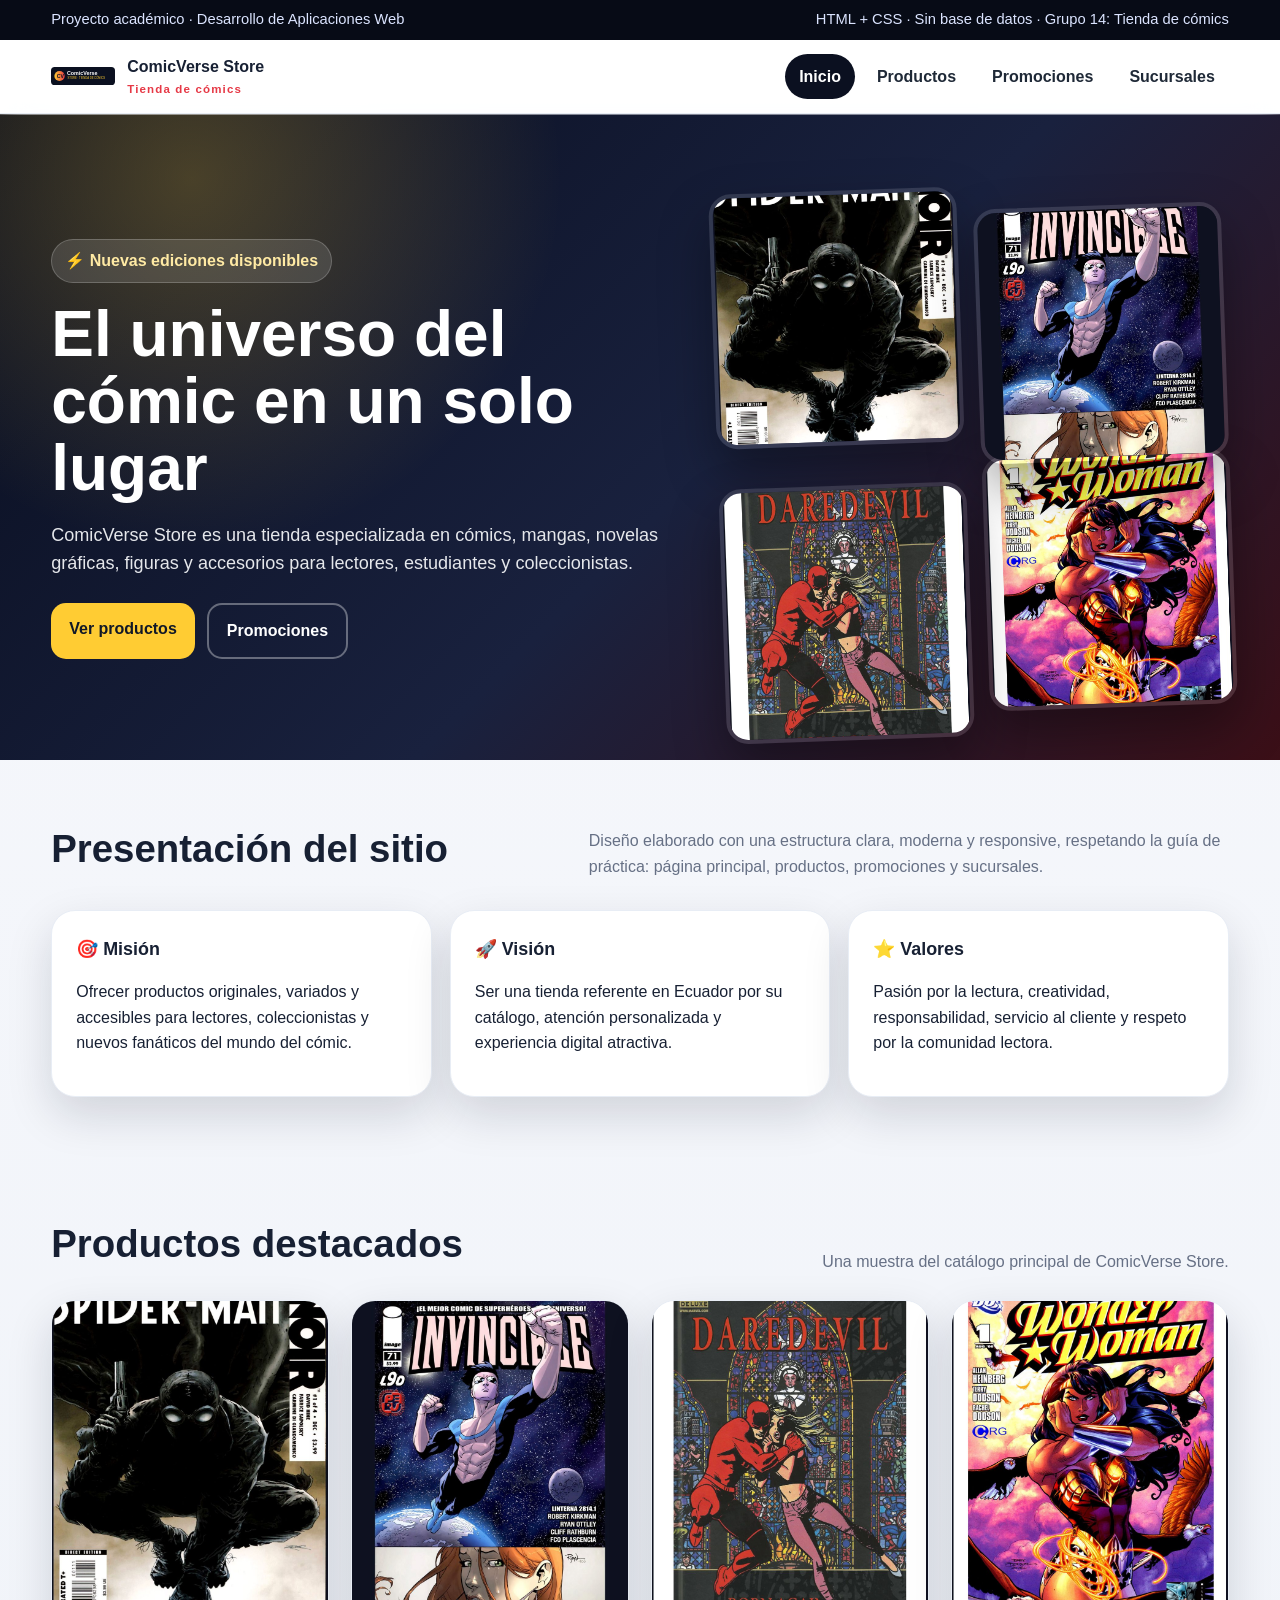
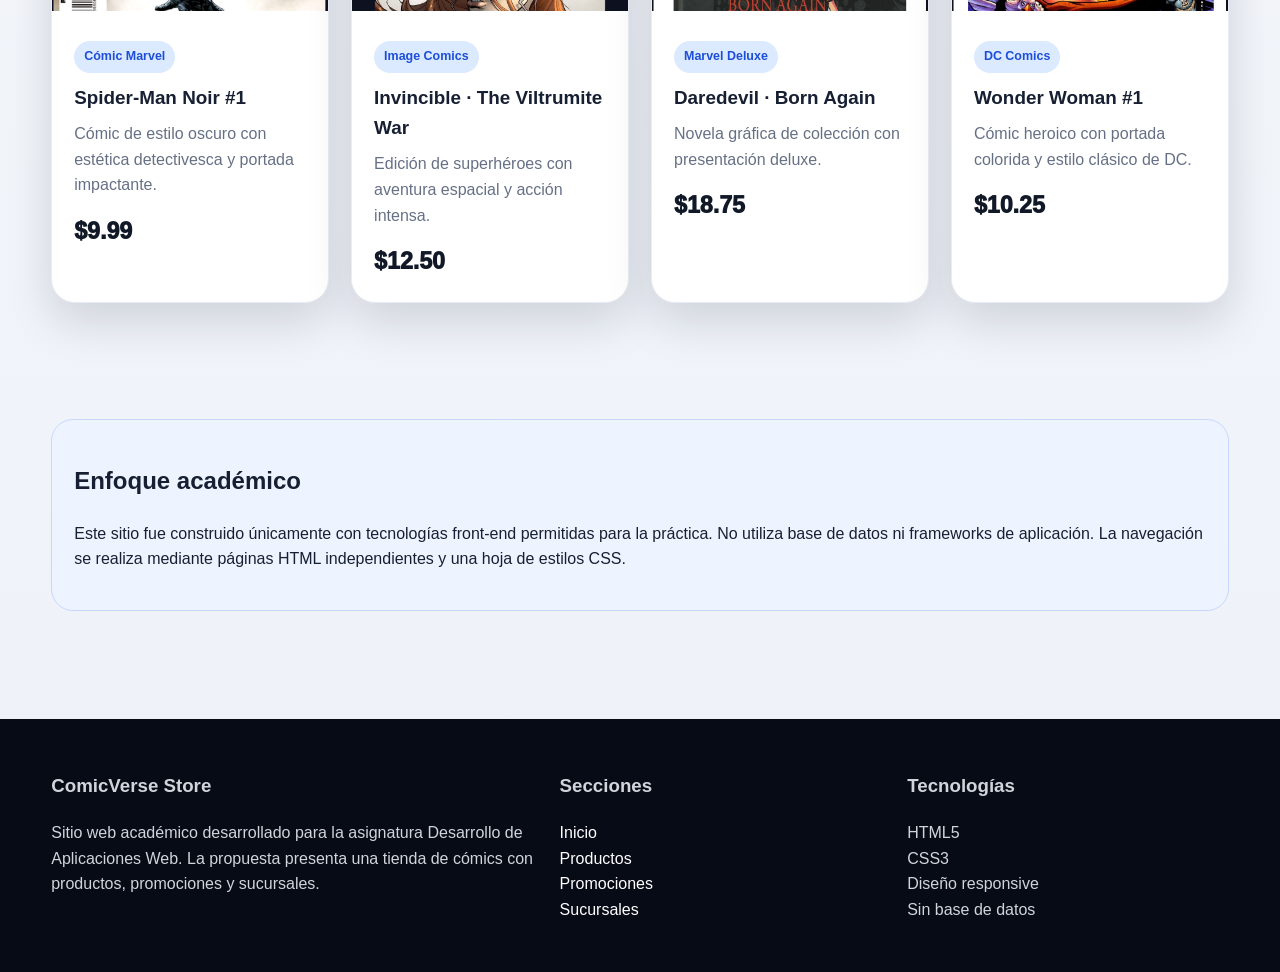
==== index.html @ d06545f9 "Add files via upload" ====
<!doctype html><html lang="es"><head><meta charset="utf-8"><meta name="viewport" content="width=device-width, initial-scale=1"><title>Inicio | ComicVerse Store</title><link rel="stylesheet" href="styles.css"><style>
:root{--bg:#0a0f1f;--bg2:#111827;--card:#ffffff;--ink:#172033;--muted:#667085;--brand:#e63946;--gold:#ffcc33;--blue:#2563eb;--soft:#f4f6fb;--line:#e8edf5;--green:#16a34a;--shadow:0 18px 45px rgba(15,23,42,.15)}
*{box-sizing:border-box}html{scroll-behavior:smooth}body{margin:0;font-family:Inter,Segoe UI,Arial,sans-serif;background:linear-gradient(180deg,#f7f8fc,#eef2f8);color:var(--ink);line-height:1.6}.topbar{background:#070b16;color:#dbe4ff;font-size:.92rem}.container{width:min(1180px,92%);margin:auto}.topbar .container{display:flex;justify-content:space-between;gap:16px;padding:8px 0}.navbar{position:sticky;top:0;z-index:50;background:rgba(255,255,255,.93);backdrop-filter:blur(14px);border-bottom:1px solid var(--line)}.navrow{display:flex;align-items:center;justify-content:space-between;padding:14px 0}.brand{display:flex;align-items:center;gap:12px;text-decoration:none;color:var(--ink);font-weight:900}.brand img{width:64px;height:44px;object-fit:contain}.brand span{display:block}.brand small{display:block;font-size:.72rem;font-weight:700;color:var(--brand);letter-spacing:.1em}.navlinks{display:flex;gap:8px;flex-wrap:wrap}.navlinks a{text-decoration:none;color:#1f2937;font-weight:700;padding:10px 14px;border-radius:999px}.navlinks a:hover,.navlinks a.active{background:#0b1020;color:#fff}.hero{background:radial-gradient(circle at 15% 10%,rgba(255,204,51,.25),transparent 30%),linear-gradient(135deg,#080d1e,#19213e 55%,#3b0f17);color:#fff;padding:72px 0 48px;position:relative;overflow:hidden}.hero-grid{display:grid;grid-template-columns:1.1fr .9fr;gap:40px;align-items:center}.badge{display:inline-flex;gap:8px;align-items:center;background:rgba(255,255,255,.12);border:1px solid rgba(255,255,255,.2);padding:8px 13px;border-radius:999px;font-weight:800;color:#ffeaa4}.hero h1{font-size:clamp(2.15rem,5vw,4.4rem);line-height:1.05;margin:18px 0}.hero p{font-size:1.13rem;color:#e5e7eb;max-width:780px}.actions{display:flex;gap:12px;flex-wrap:wrap;margin-top:25px}.btn{display:inline-block;text-decoration:none;border:0;border-radius:15px;padding:13px 18px;font-weight:900;cursor:pointer}.btn-primary{background:var(--gold);color:#111827}.btn-dark{background:#fff;color:#111827}.btn-line{border:2px solid rgba(255,255,255,.35);color:#fff;background:transparent}.cover-wall{display:grid;grid-template-columns:repeat(2,1fr);gap:16px;transform:rotate(-2deg)}.cover{height:255px;border-radius:22px;object-fit:cover;width:100%;box-shadow:0 24px 50px rgba(0,0,0,.35);border:4px solid rgba(255,255,255,.12)}.cover:nth-child(2),.cover:nth-child(3){transform:translateY(24px)}.section{padding:58px 0}.section-title{display:flex;align-items:end;justify-content:space-between;gap:18px;margin-bottom:26px}.section-title h2{font-size:clamp(1.65rem,3vw,2.55rem);margin:0}.section-title p{margin:0;color:var(--muted);max-width:640px}.grid{display:grid;gap:22px}.grid-3{grid-template-columns:repeat(3,1fr)}.grid-4{grid-template-columns:repeat(4,1fr)}.card{background:var(--card);border:1px solid var(--line);border-radius:24px;box-shadow:var(--shadow);overflow:hidden}.card-body{padding:22px}.card h3{margin:0 0 8px;font-size:1.18rem}.card p{color:var(--muted);margin:0 0 15px}.product-img{width:100%;height:310px;object-fit:cover;background:#101827}.price{font-size:1.45rem;font-weight:950;color:#111827}.old{text-decoration:line-through;color:#98a2b3;font-weight:700;margin-left:6px}.tag{display:inline-block;background:#fff4c2;color:#92400e;padding:6px 10px;border-radius:999px;font-weight:900;font-size:.78rem;margin-bottom:10px}.tag.red{background:#ffe4e6;color:#9f1239}.tag.blue{background:#dbeafe;color:#1d4ed8}.tag.green{background:#dcfce7;color:#166534}.features{display:grid;grid-template-columns:repeat(3,1fr);gap:18px;margin-top:30px}.feature{background:#fff;border:1px solid var(--line);border-radius:24px;padding:24px;box-shadow:var(--shadow)}.feature strong{display:block;font-size:1.12rem;margin-bottom:8px}.page-head{background:linear-gradient(135deg,#0b1020,#252f55);color:#fff;padding:58px 0}.page-head h1{font-size:clamp(2rem,4vw,3.3rem);margin:0 0 10px}.page-head p{margin:0;color:#d7def3}.filters{display:flex;gap:10px;flex-wrap:wrap;margin-bottom:25px}.pill{border:1px solid var(--line);background:#fff;border-radius:999px;padding:9px 14px;font-weight:800;color:#475467}.promo-card{position:relative}.discount{position:absolute;top:14px;right:14px;background:var(--brand);color:#fff;border-radius:999px;padding:8px 12px;font-weight:950;box-shadow:0 10px 30px rgba(230,57,70,.35)}.branch{display:grid;grid-template-columns:88px 1fr;gap:18px;align-items:center}.branch-icon{width:88px;height:88px;border-radius:22px;background:linear-gradient(135deg,#ffcc33,#e63946);display:grid;place-items:center;font-size:2rem;color:#111827;font-weight:900}.map{height:320px;border-radius:28px;background:linear-gradient(135deg,#dbeafe,#fff7ed);border:1px solid var(--line);display:grid;place-items:center;text-align:center;padding:28px;box-shadow:var(--shadow)}.footer{background:#070b16;color:#d1d5db;padding:34px 0;margin-top:50px}.footer-grid{display:grid;grid-template-columns:1.2fr .8fr .8fr;gap:26px}.footer a{color:#fff;text-decoration:none}.note{background:#fff;border-left:6px solid var(--gold);border-radius:18px;padding:18px 20px;box-shadow:var(--shadow);color:#475467}.table{width:100%;border-collapse:collapse;background:#fff;border-radius:22px;overflow:hidden;box-shadow:var(--shadow)}.table th,.table td{padding:15px;border-bottom:1px solid var(--line);text-align:left}.table th{background:#0b1020;color:white}.academic{background:#eef4ff;border:1px solid #c7d7fe;border-radius:22px;padding:22px}.crumb{font-weight:800;color:#ffcc33;margin-bottom:10px}@media(max-width:900px){.hero-grid,.grid-3,.grid-4,.features,.footer-grid{grid-template-columns:1fr}.cover-wall{margin-top:16px}.product-img{height:260px}.section-title{align-items:start;flex-direction:column}.topbar .container{flex-direction:column}.navrow{align-items:flex-start;gap:12px;flex-direction:column}.navlinks a{padding:8px 10px}.hero{padding-top:42px}}
</style><meta name="description" content="Sitio académico de tienda de cómics desarrollado con HTML y CSS."><link rel="icon" href="img/logo.svg"></head><body><div class="topbar"><div class="container"><span>Proyecto académico · Desarrollo de Aplicaciones Web</span><span>HTML + CSS · Sin base de datos · Grupo 14: Tienda de cómics</span></div></div><nav class="navbar"><div class="container navrow"><a class="brand" href="index.html"><img src="[data-uri]" alt="ComicVerse Store"><span>ComicVerse Store<small>Tienda de cómics</small></span></a><div class="navlinks"><a class="active" href="index.html">Inicio</a><a class="" href="productos.html">Productos</a><a class="" href="promociones.html">Promociones</a><a class="" href="sucursales.html">Sucursales</a></div></div></nav>
<section class="hero"><div class="container hero-grid"><div><span class="badge">⚡ Nuevas ediciones disponibles</span><h1>El universo del cómic en un solo lugar</h1><p>ComicVerse Store es una tienda especializada en cómics, mangas, novelas gráficas, figuras y accesorios para lectores, estudiantes y coleccionistas.</p><div class="actions"><a class="btn btn-primary" href="productos.html">Ver productos</a><a class="btn btn-line" href="promociones.html">Promociones</a></div></div><div class="cover-wall"><img class="cover" src="[data-uri]" alt="Spider-Man Noir"><img class="cover" src="[data-uri]" alt="Invincible"><img class="cover" src="[data-uri]" alt="Daredevil Born Again"><img class="cover" src="[data-uri]" alt="Wonder Woman"></div></div></section>
<section class="section"><div class="container"><div class="section-title"><h2>Presentación del sitio</h2><p>Diseño elaborado con una estructura clara, moderna y responsive, respetando la guía de práctica: página principal, productos, promociones y sucursales.</p></div><div class="features"><div class="feature"><strong>🎯 Misión</strong><p>Ofrecer productos originales, variados y accesibles para lectores, coleccionistas y nuevos fanáticos del mundo del cómic.</p></div><div class="feature"><strong>🚀 Visión</strong><p>Ser una tienda referente en Ecuador por su catálogo, atención personalizada y experiencia digital atractiva.</p></div><div class="feature"><strong>⭐ Valores</strong><p>Pasión por la lectura, creatividad, responsabilidad, servicio al cliente y respeto por la comunidad lectora.</p></div></div></div></section>
<section class="section"><div class="container"><div class="section-title"><h2>Productos destacados</h2><p>Una muestra del catálogo principal de ComicVerse Store.</p></div><div class="grid grid-4"><article class="card"><img class="product-img" src="[data-uri]" alt="Spider-Man Noir #1"><div class="card-body"><span class="tag blue">Cómic Marvel</span><h3>Spider-Man Noir #1</h3><p>Cómic de estilo oscuro con estética detectivesca y portada impactante.</p><div class="price">$9.99</div></div></article><article class="card"><img class="product-img" src="[data-uri]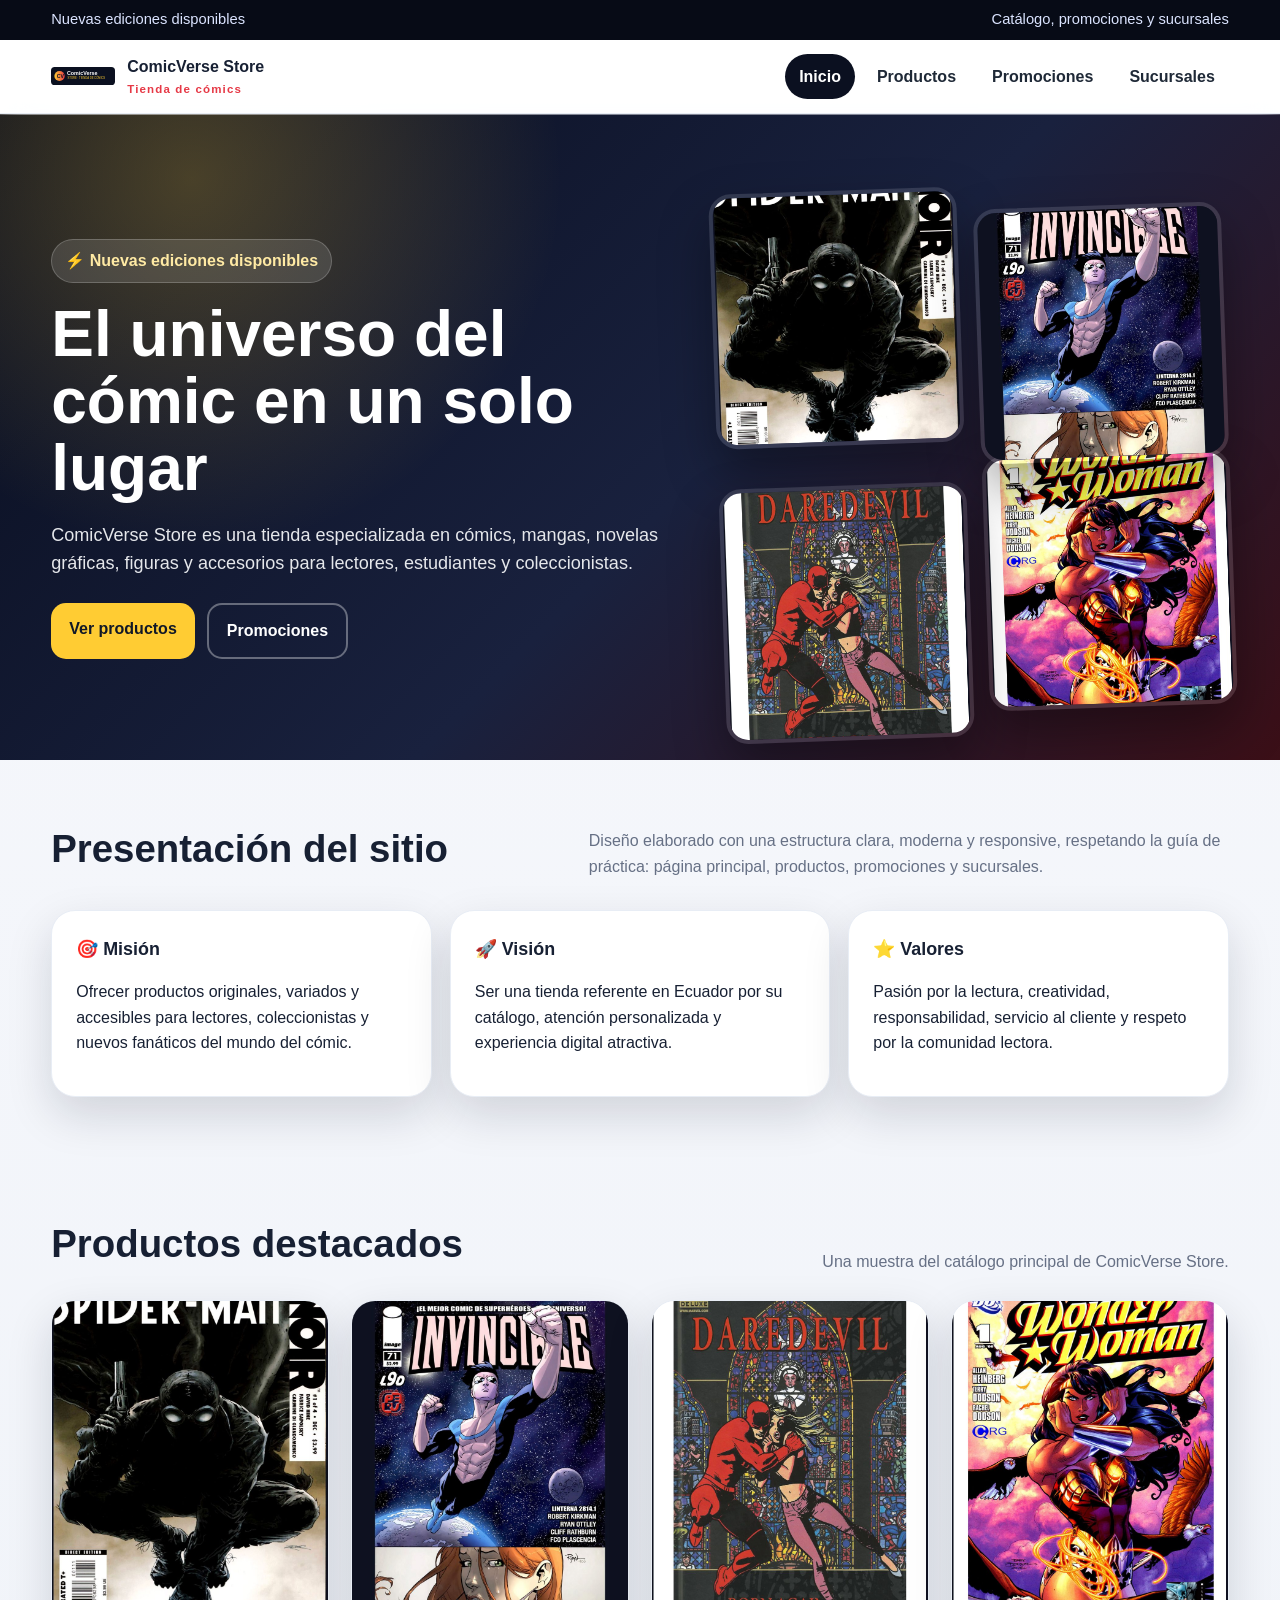
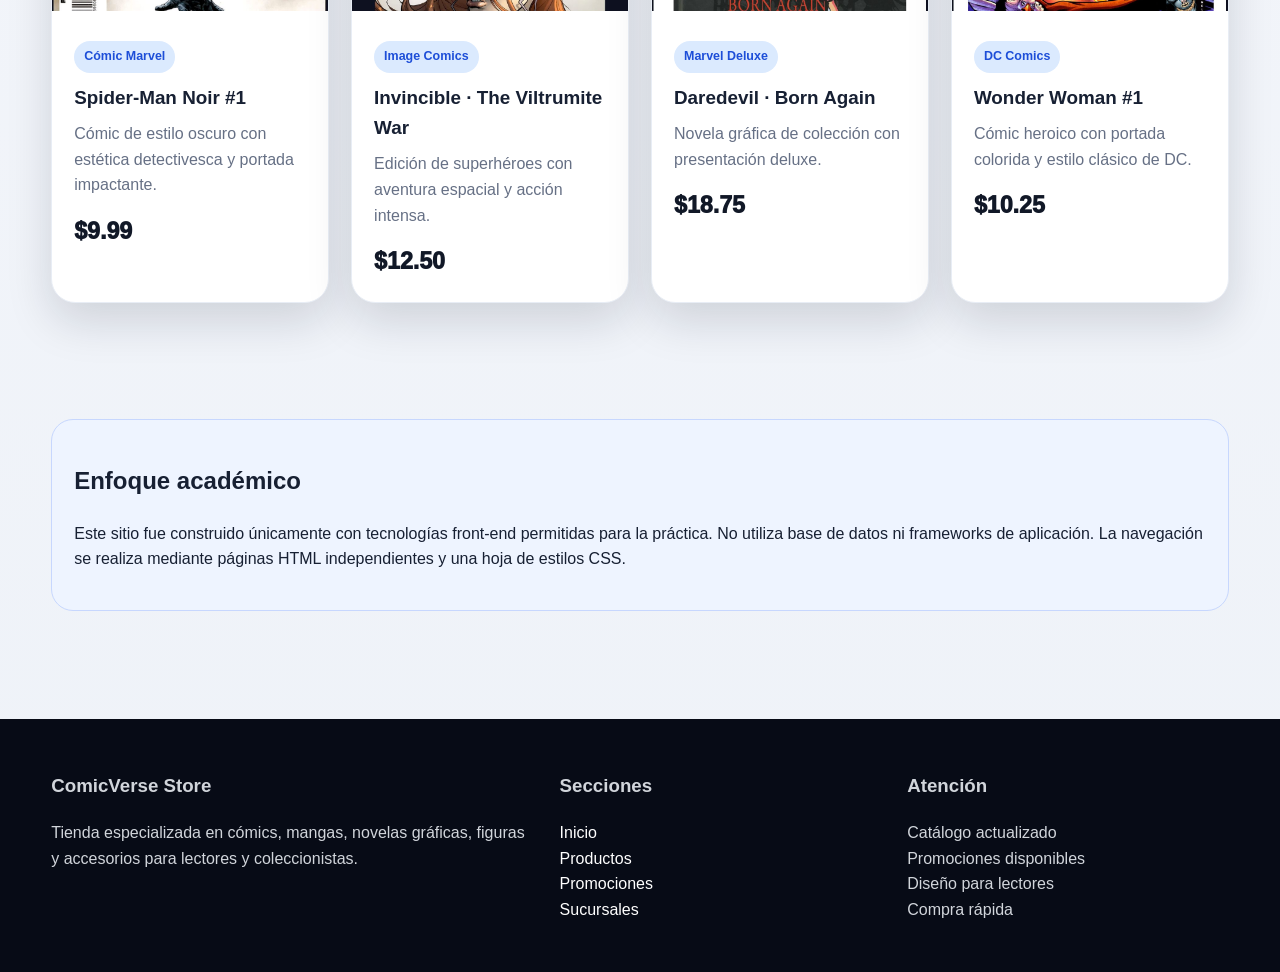
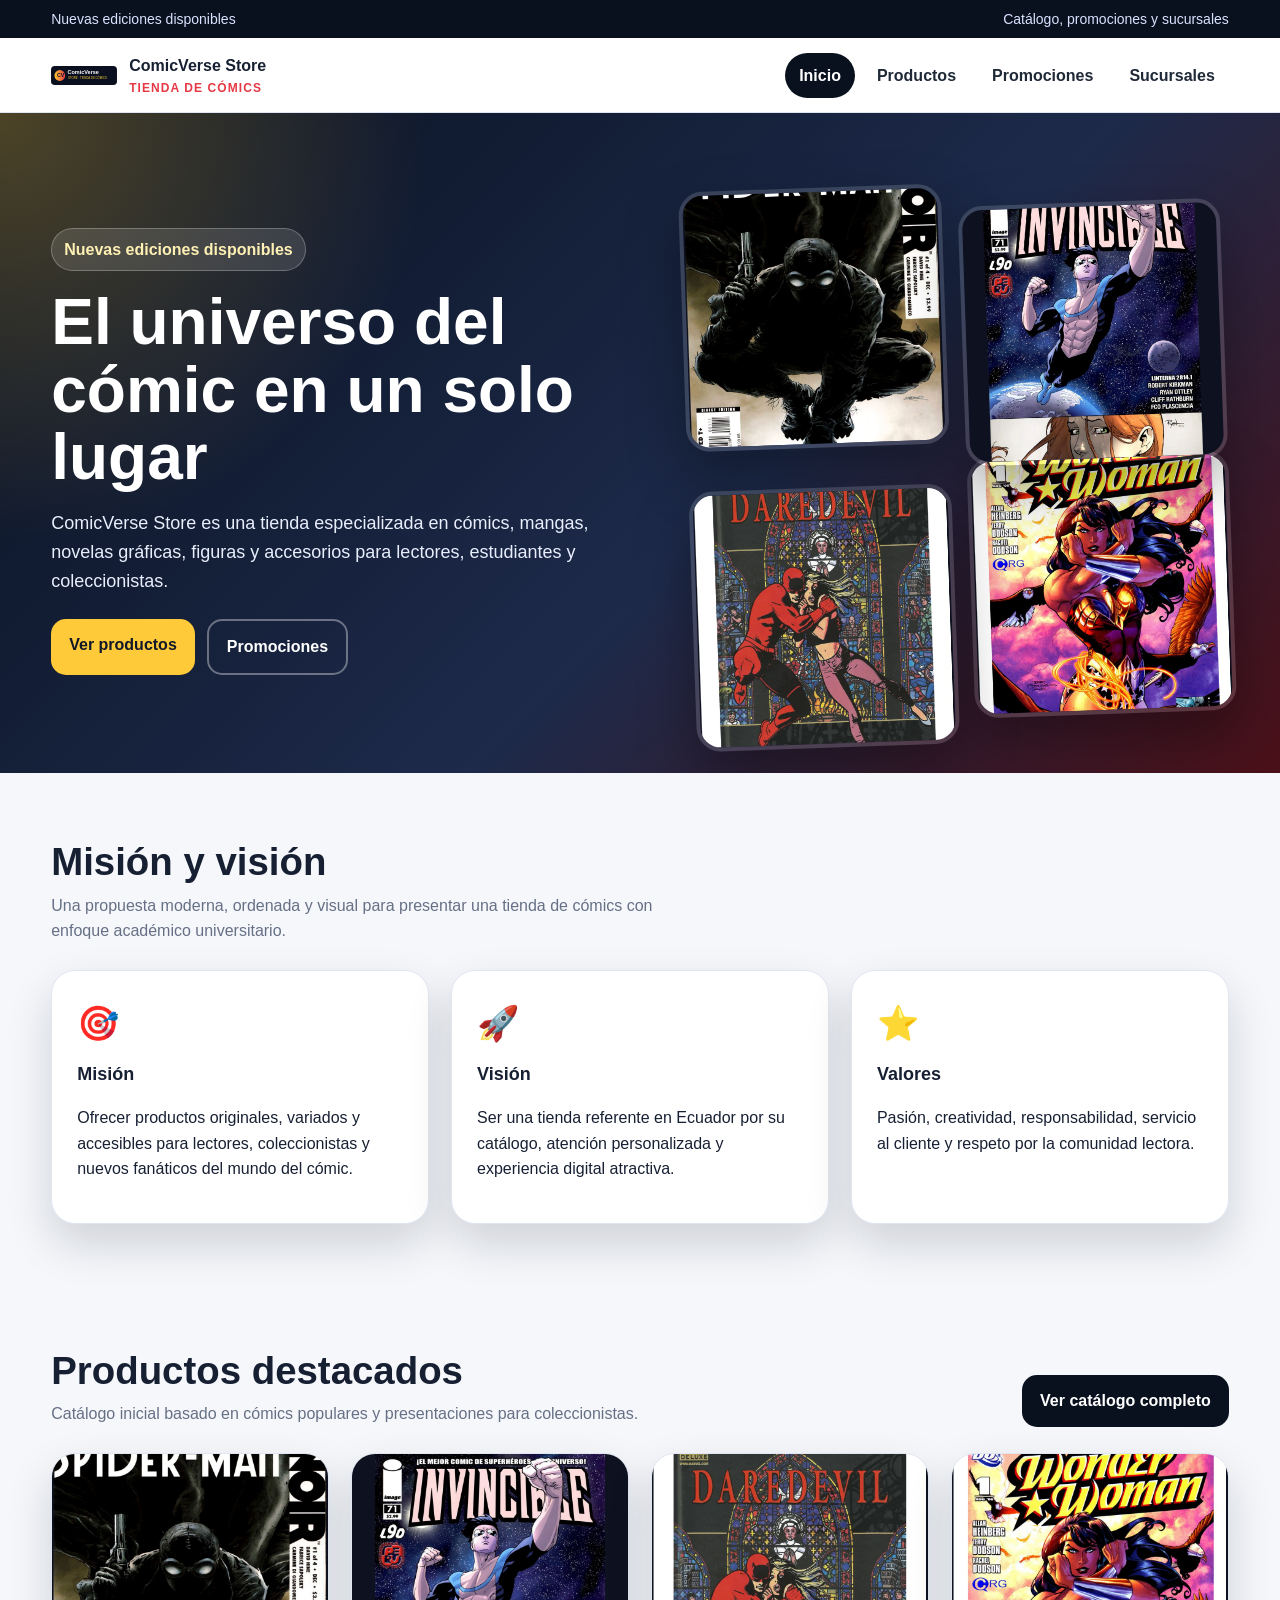
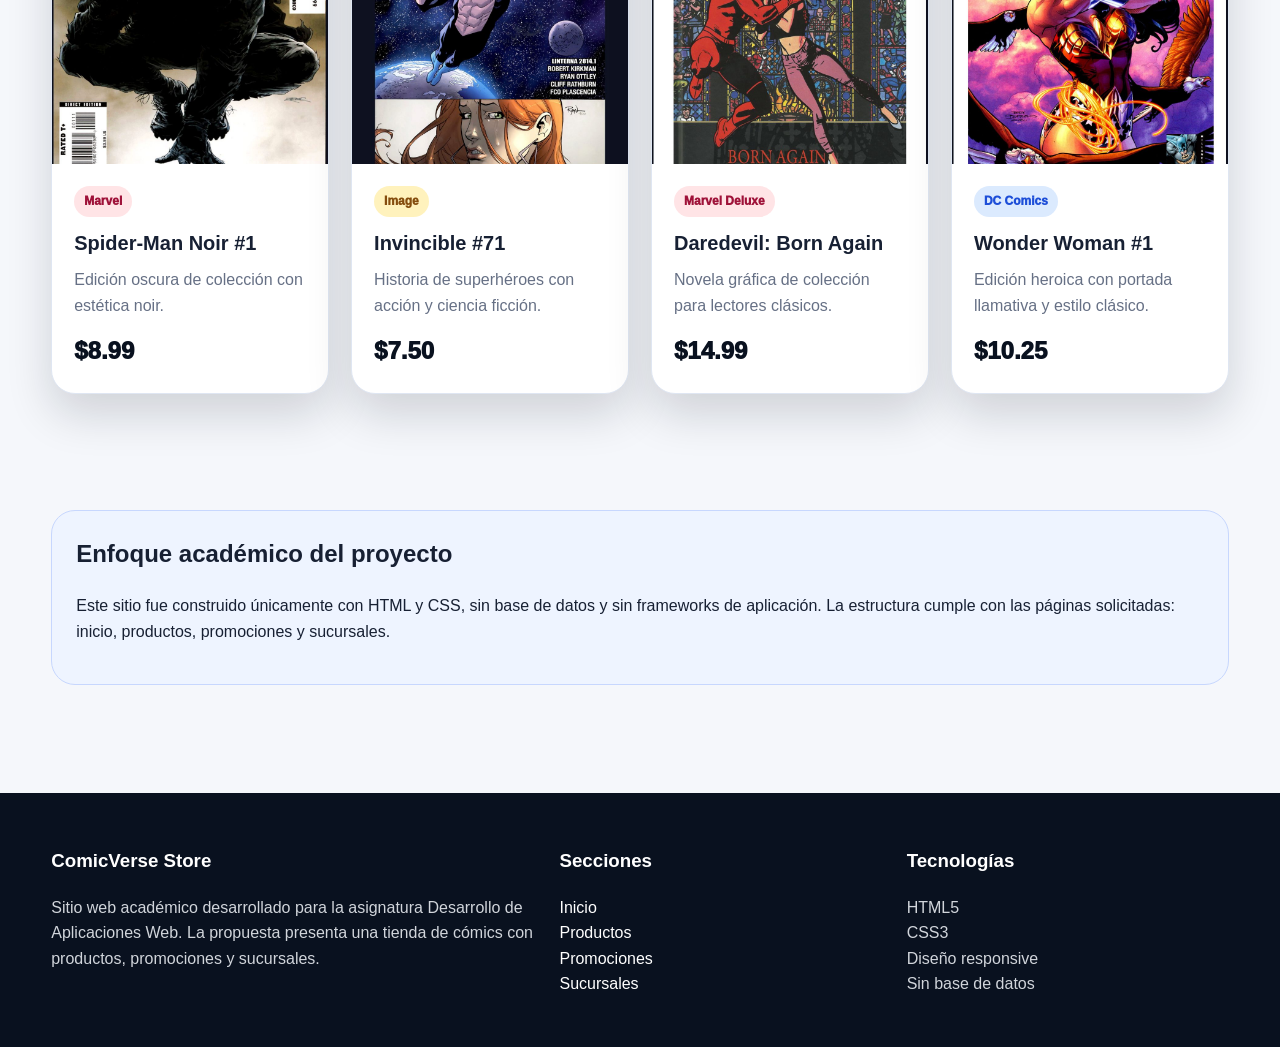
